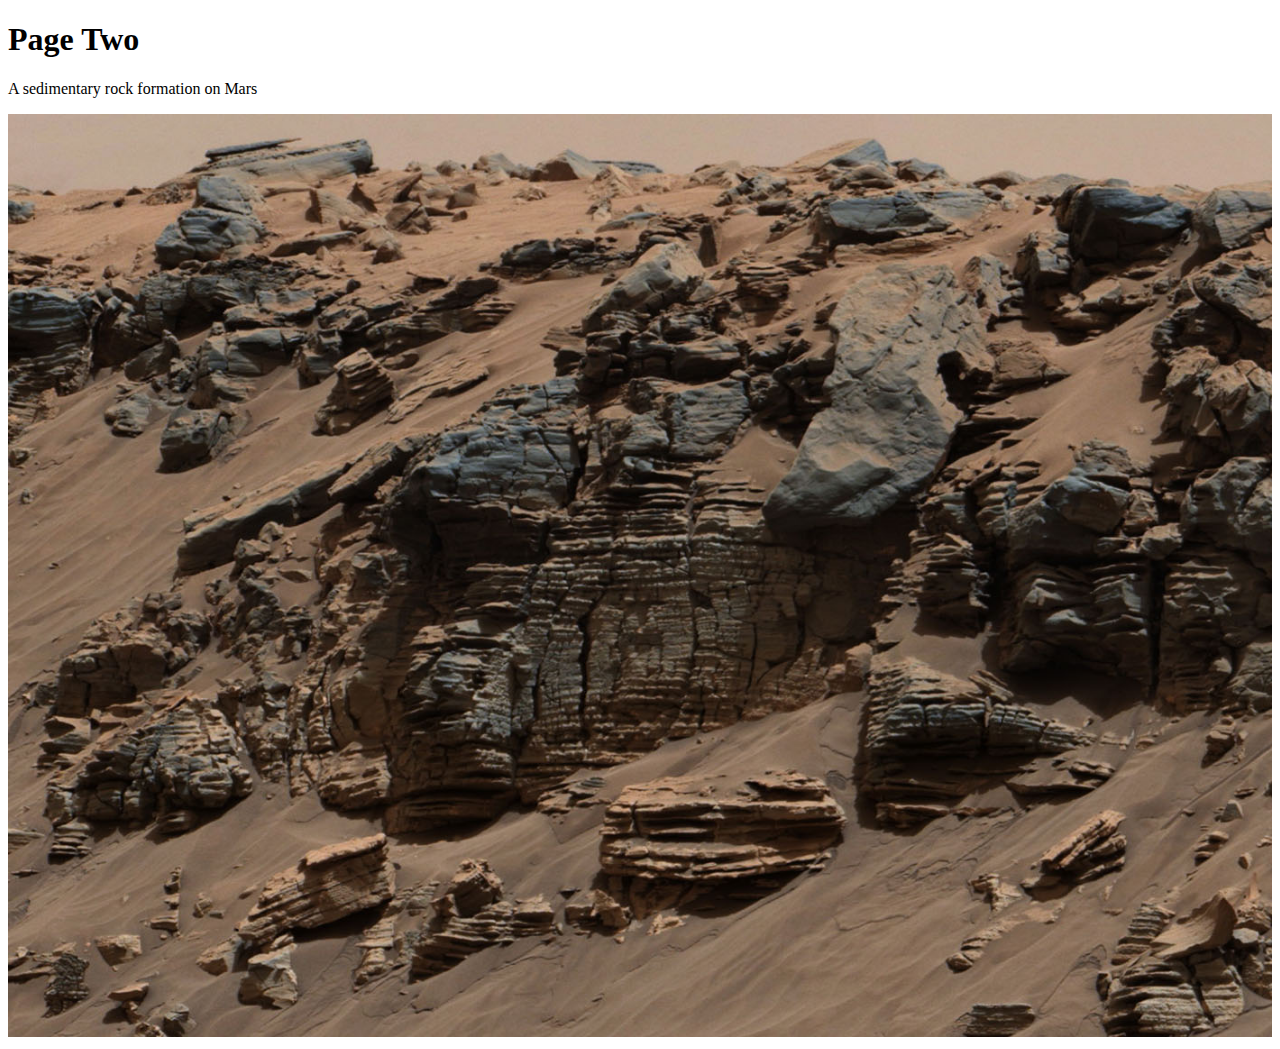
==== pagetwo.html @ 2e71c403 "Second Pages" ====
<!DOCTYPE html>
<!-- test second webpage -->

<html>

<head>

  <title>Page Two</title>
  <meta charset="utf-8">

</head>

<body>

  <h1>Page Two</h1>

  <p>A sedimentary rock formation on Mars</p>

  <img src="images/mars_rocks.jpg"
  alt="Rocks on Mars"
  style="width:100%;height:100%">

</body>

</html>
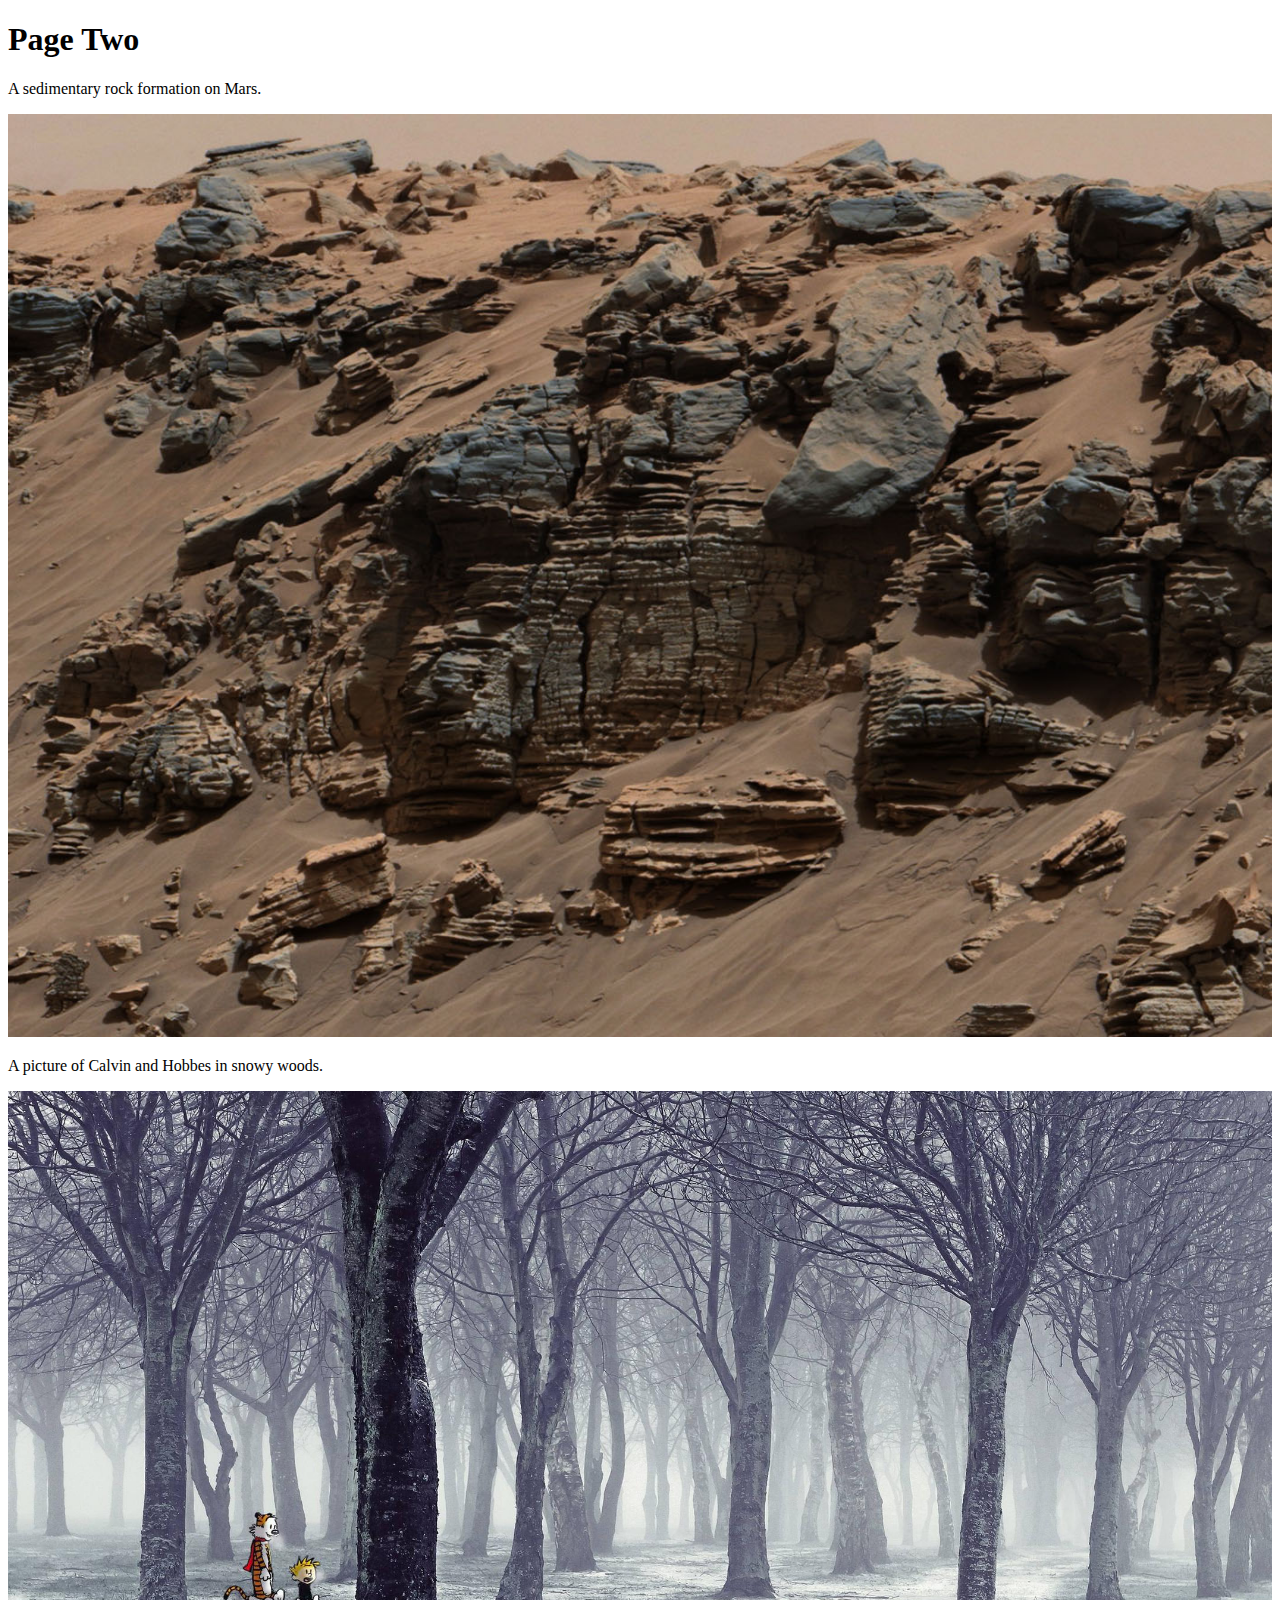
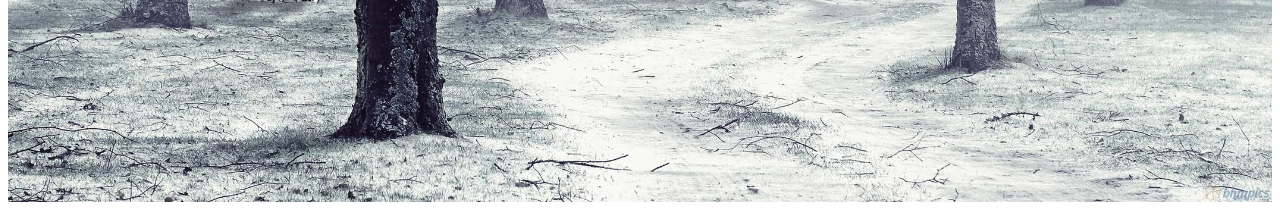
==== commit 365ca17f: "Update to both pages" ====
--- a/pagetwo.html
+++ b/pagetwo.html
@@ -14,12 +14,18 @@
 
   <h1>Page Two</h1>
 
-  <p>A sedimentary rock formation on Mars</p>
+  <p>A sedimentary rock formation on Mars.</p>
 
   <img src="images/mars_rocks.jpg"
   alt="Rocks on Mars"
   style="width:100%;height:100%">
 
+  <p>A picture of Calvin and Hobbes in snowy woods.</p>
+
+  <img src="images/CalvinAndHobbes.jpg"
+  alt="Calvin and Hobbes walking through a snowy woods"
+  style="width:100%;height:100%">
+  
 </body>
 
 </html>
